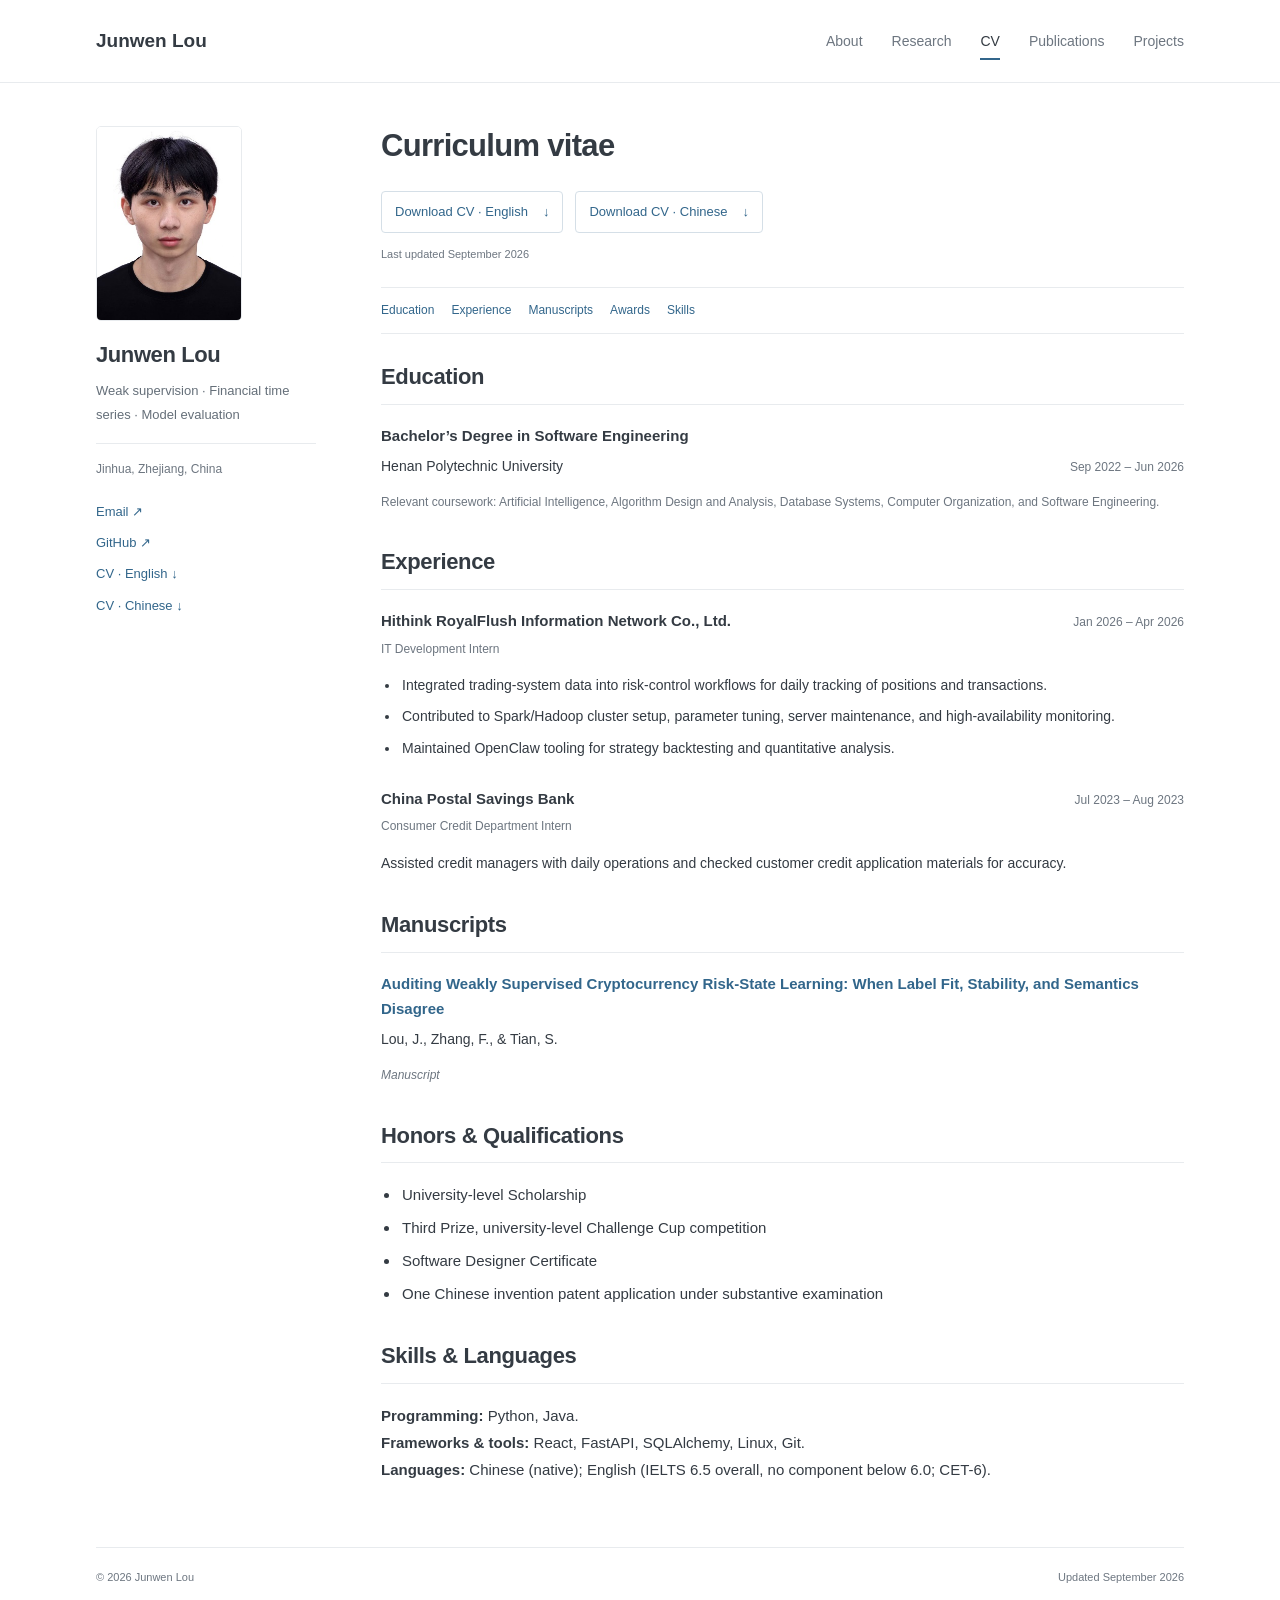
==== cv/index.html @ ba94d30a "Organize academic profile into expandable sections and pages" ====
<!doctype html><html lang="en"><head><meta charset="utf-8"><meta name="viewport" content="width=device-width, initial-scale=1">
<title>CV | Junwen Lou</title><meta name="description" content="Junwen Lou. Weak supervision · Financial time series · Model evaluation. CV."><link rel="icon" href="../assets/favicon.svg"><link rel="stylesheet" href="../assets/style.css"></head>
<body><a class="skip" href="#main">Skip to content</a><header class="masthead"><div class="header-inner"><a class="brand" href="../">Junwen Lou</a><nav aria-label="Main navigation"><a href="../">About</a><a href="../research/">Research</a><a href="../cv/" aria-current="page">CV</a><a href="../publications/">Publications</a><a href="../projects/">Projects</a></nav></div></header>
<div class="layout"><aside class="profile"><a href="../" aria-label="Junwen Lou home"><img class="portrait" src="../assets/portrait.jpg" width="283" height="378" alt="Portrait of Junwen Lou"></a><h2>Junwen Lou</h2><p class="tagline">Weak supervision · Financial time series · Model evaluation</p><p class="location">Jinhua, Zhejiang, China</p><div class="profile-links"><a href="mailto:3490870833@qq.com">Email ↗</a><a href="https://github.com/llljjjwww333" target="_blank" rel="noopener noreferrer">GitHub ↗</a><a href="../files/Junwen_Lou_CV_EN.pdf" download>CV · English ↓</a><a href="../files/Junwen_Lou_CV_ZH.pdf" download>CV · Chinese ↓</a></div></aside>
<main id="main"><h1>Curriculum vitae</h1><div class="downloads"><a href="../files/Junwen_Lou_CV_EN.pdf" download>Download CV · English <span>↓</span></a><a href="../files/Junwen_Lou_CV_ZH.pdf" download>Download CV · Chinese <span>↓</span></a></div><p class="updated">Last updated September 2026</p><nav class="page-index" aria-label="CV sections"><a href="#education">Education</a><a href="#experience">Experience</a><a href="#manuscripts">Manuscripts</a><a href="#awards">Awards</a><a href="#skills">Skills</a></nav><section id="education"><h2>Education</h2><article class="entry"><h3>Bachelor’s Degree in Software Engineering</h3><p class="institution">Henan Polytechnic University <span class="date">Sep 2022 – Jun 2026</span></p><p class="secondary">Relevant coursework: Artificial Intelligence, Algorithm Design and Analysis, Database Systems, Computer Organization, and Software Engineering.</p></article></section><section id="experience"><h2>Experience</h2><article class="entry"><div class="entry-heading"><h3>Hithink RoyalFlush Information Network Co., Ltd.</h3><span class="date">Jan 2026 – Apr 2026</span></div><p class="position">IT Development Intern</p><ul><li>Integrated trading-system data into risk-control workflows for daily tracking of positions and transactions.</li><li>Contributed to Spark/Hadoop cluster setup, parameter tuning, server maintenance, and high-availability monitoring.</li><li>Maintained OpenClaw tooling for strategy backtesting and quantitative analysis.</li></ul></article>
<article class="entry"><div class="entry-heading"><h3>China Postal Savings Bank</h3><span class="date">Jul 2023 – Aug 2023</span></div><p class="position">Consumer Credit Department Intern</p><p>Assisted credit managers with daily operations and checked customer credit application materials for accuracy.</p></article></section><section id="manuscripts"><h2>Manuscripts</h2><article class="entry publication"><h3>Auditing Weakly Supervised Cryptocurrency Risk-State Learning: When Label Fit, Stability, and Semantics Disagree</h3><p>Lou, J., Zhang, F., &amp; Tian, S.</p><p class="publication-status">Manuscript</p></article></section><section id="awards"><h2>Honors &amp; Qualifications</h2><ul class="honors"><li>University-level Scholarship</li><li>Third Prize, university-level Challenge Cup competition</li><li>Software Designer Certificate</li><li>One Chinese invention patent application under substantive examination</li></ul></section><section id="skills"><h2>Skills &amp; Languages</h2><p><strong>Programming:</strong> Python, Java.<br><strong>Frameworks &amp; tools:</strong> React, FastAPI, SQLAlchemy, Linux, Git.<br><strong>Languages:</strong> Chinese (native); English (IELTS 6.5 overall, no component below 6.0; CET-6).</p></section></main></div><footer><span>© 2026 Junwen Lou</span><span>Updated September 2026</span></footer></body></html>
---- assets/style.css ----
@charset "UTF-8";
:root{--ink:#343b43;--muted:#6d7680;--link:#32668b;--line:#e8ebee}*{box-sizing:border-box}html{scroll-behavior:smooth;scroll-padding-top:25px}body{margin:0;background:#fff;color:var(--ink);font:15px/1.8 -apple-system,BlinkMacSystemFont,'Segoe UI',Arial,sans-serif;-webkit-font-smoothing:antialiased}a{color:var(--link);text-decoration:none}a:hover{text-decoration:underline;text-underline-offset:4px}a:focus-visible,summary:focus-visible{outline:2px solid var(--link);outline-offset:5px}.masthead{border-bottom:1px solid var(--line)}.header-inner{max-width:1160px;margin:auto;padding:24px 36px;display:flex;align-items:center;justify-content:space-between;gap:30px}.brand{font-weight:650;font-size:19px;color:var(--ink)}.header-inner nav{display:flex;gap:29px;font-size:14px}.header-inner nav a{color:var(--muted);padding:4px 0}.header-inner nav a[aria-current]{color:var(--ink);box-shadow:0 2px var(--link)}.layout{max-width:1160px;margin:0 auto;display:grid;grid-template-columns:220px minmax(0,1fr);gap:65px;padding:43px 36px 30px}.profile{align-self:start;position:sticky;top:30px}.portrait{display:block;width:146px;height:auto;border-radius:5px;border:1px solid var(--line)}.profile h2{font-size:22px;line-height:1.4;margin:19px 0 9px;letter-spacing:-.4px}.tagline{font-size:13px;color:#656f79;line-height:1.8;margin:0 0 17px}.location{font-size:12px;color:var(--muted);padding-top:15px;border-top:1px solid var(--line)}.profile-links{display:flex;flex-direction:column;gap:8px;font-size:13px;margin-top:19px}main{min-width:0;min-height:650px}h1{font-size:31px;font-weight:600;letter-spacing:-.7px;line-height:1.3;margin:0 0 25px}h2{font-size:22px;letter-spacing:-.35px;font-weight:600;line-height:1.4;margin:0 0 18px}h3{font-size:15px;line-height:1.7;margin:0 0 5px;font-weight:600}p{margin:0 0 13px}.bio{font-size:15px;line-height:1.95;margin-bottom:18px}.explore{margin-top:37px}.explore-grid{display:grid;grid-template-columns:1fr 1fr;gap:0 30px}.explore-link{padding:18px 0;border-top:1px solid var(--line)}.explore-link strong{display:flex;justify-content:space-between;font-size:14px;font-weight:600}.explore-link strong span{color:#9aa6b0}.explore-link p{font-size:12px;color:var(--muted);margin:7px 0 0}.explore-link:hover{text-decoration:none}.explore-link:hover strong{text-decoration:underline}section{margin-bottom:34px;scroll-margin-top:28px}section>h2{padding-bottom:11px;border-bottom:1px solid var(--line)}.downloads{display:flex;flex-wrap:wrap;gap:12px;margin:0 0 12px}.downloads a{font-size:13px;border:1px solid #d5dfe7;padding:8px 13px;border-radius:4px;display:flex;gap:15px}.downloads a:hover{background:#f4f7fa;text-decoration:none}.updated{font-size:11px;color:var(--muted)}.page-index{display:flex;flex-wrap:wrap;gap:17px;padding:12px 0;margin:22px 0 28px;border-top:1px solid var(--line);border-bottom:1px solid var(--line);font-size:12px}.entry{margin-bottom:25px}.entry:last-child{margin-bottom:0}.entry-heading{display:flex;align-items:baseline;justify-content:space-between;gap:18px}.entry-heading>a{white-space:nowrap;font-size:12px}.entry p,.entry li{font-size:14px}.date{font-size:12px;color:var(--muted);white-space:nowrap}.institution{display:flex;justify-content:space-between;gap:18px;align-items:baseline}.secondary{font-size:12px!important;color:var(--muted)}.position,.stack{font-size:12px!important;color:var(--muted)}ul{padding-left:19px;margin:8px 0}li{padding-left:2px;margin-bottom:6px}.publication-status{font-size:12px!important;color:var(--muted);font-style:italic}.publication h3{color:var(--link)}.research-item{display:grid;grid-template-columns:150px minmax(0,1fr);gap:25px;margin-top:26px}.research-visual svg{width:100%;height:auto;display:block;margin-top:5px}.research-body h3{font-size:16px;color:var(--link)}.section-intro{color:var(--muted);font-size:14px}.authors{font-size:13px}.abstract{font-size:14px;line-height:1.85}details{font-size:13px}summary{cursor:pointer;color:var(--link);padding:5px 0}.contribution{font-size:12px;color:var(--muted)}.text-research{margin-top:29px;padding-top:23px;border-top:1px solid var(--line)}.text-research p{font-size:14px}footer{max-width:1088px;border-top:1px solid var(--line);margin:0 auto;padding:20px 0 28px;display:flex;justify-content:space-between;gap:15px;color:var(--muted);font-size:11px}.skip{position:fixed;top:-100px;left:15px;background:white;padding:10px;z-index:10}.skip:focus{top:10px}
@media(max-width:900px){.layout{grid-template-columns:190px minmax(0,1fr);gap:35px}.header-inner nav{gap:22px}.research-item{display:block}.research-visual{width:155px;margin-bottom:18px}.entry-heading,.institution{display:block}.date{display:block;margin:3px 0 6px}footer{margin:0 36px}}
@media(max-width:650px){.header-inner{padding:19px 22px;flex-wrap:wrap;gap:13px}.header-inner nav{width:100%;justify-content:space-between;gap:10px;font-size:12px}.layout{display:block;padding:27px 22px}.profile{position:static;padding-bottom:24px;margin-bottom:28px;border-bottom:1px solid var(--line)}.portrait{float:right;width:83px;margin-left:20px}.profile h2{margin-top:0;font-size:24px;padding-top:4px}.tagline{max-width:260px;font-size:12px;min-height:59px}.location{border:0;padding-top:0;margin-bottom:10px;font-size:11px}.profile-links{clear:both;flex-direction:row;flex-wrap:wrap;gap:15px;font-size:12px;margin-top:13px}h1{font-size:27px}h2{font-size:21px}main{min-height:350px}.bio{font-size:14px}.explore-grid{gap:0 21px}.explore-link p{font-size:12px}.research-body h3{font-size:15px}.downloads{gap:10px}.downloads a{font-size:12px}.page-index{gap:14px}.entry h3{font-size:14px}footer{margin:0 22px;font-size:10px}.date{white-space:normal}}
@media(prefers-reduced-motion:reduce){html{scroll-behavior:auto}}
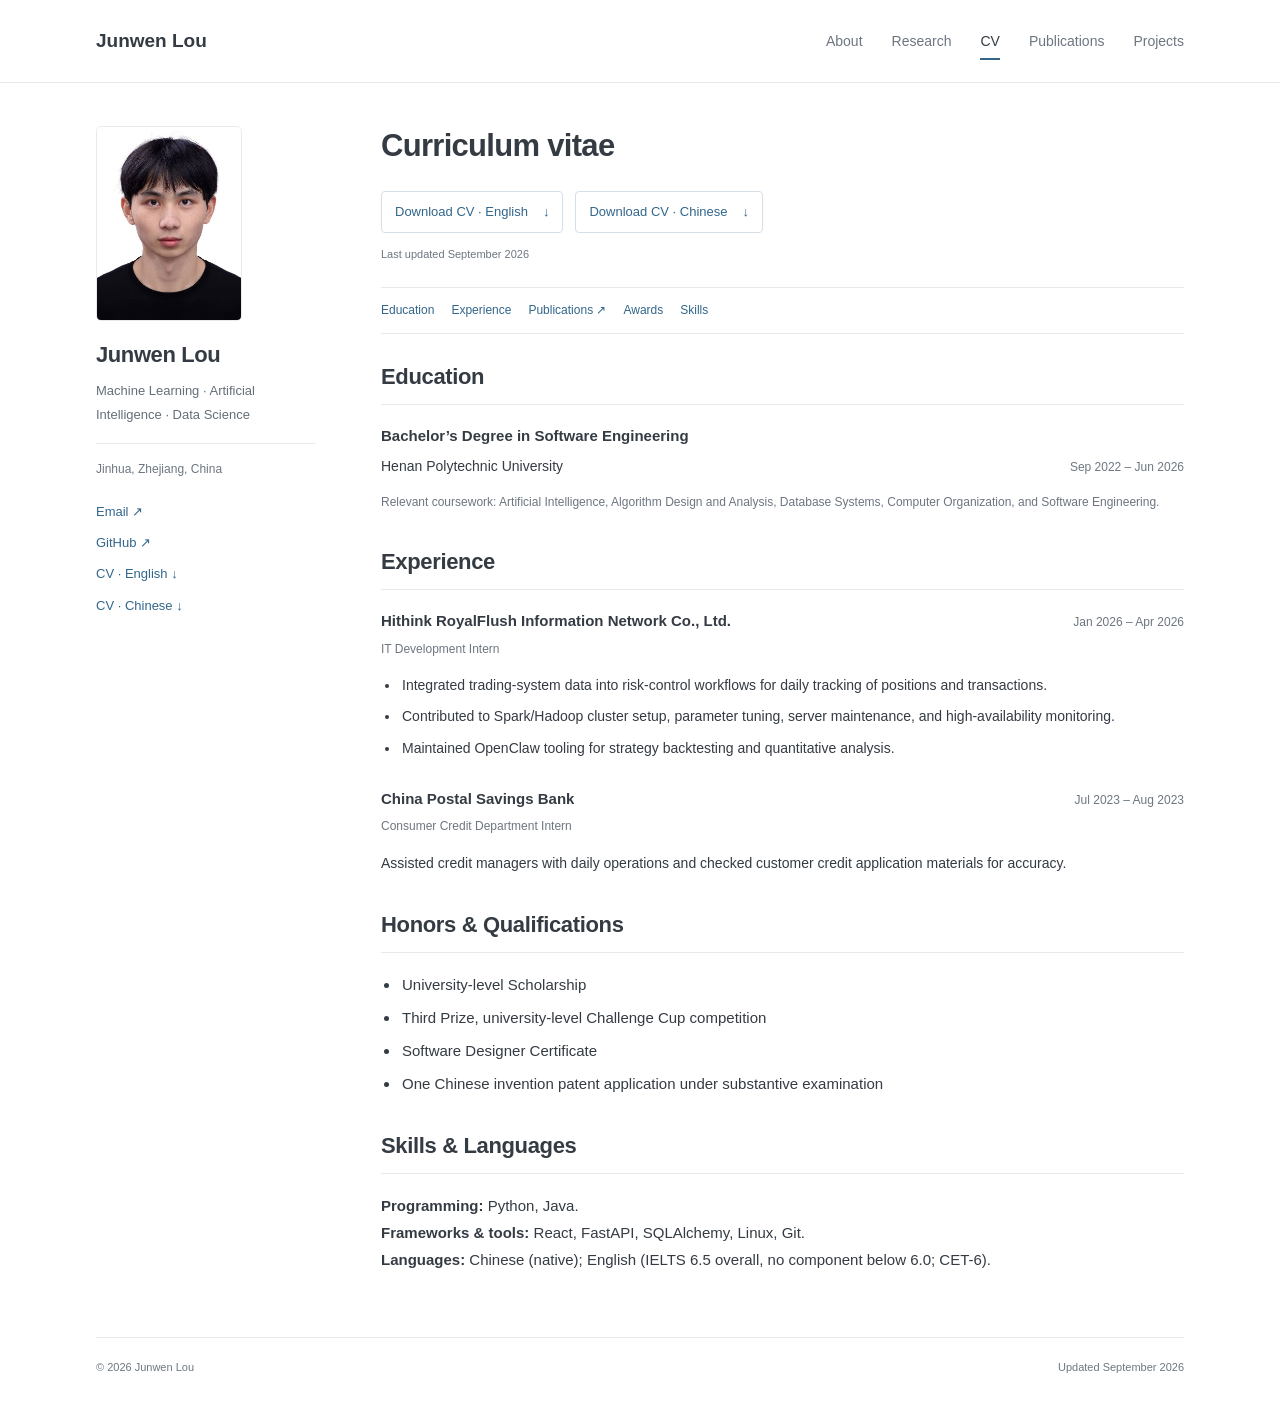
==== commit 8eb8c3ed: "Broaden research interests and consolidate papers under Publications" ====
--- a/cv/index.html
+++ b/cv/index.html
@@ -1,6 +1,6 @@
 <!doctype html><html lang="en"><head><meta charset="utf-8"><meta name="viewport" content="width=device-width, initial-scale=1">
-<title>CV | Junwen Lou</title><meta name="description" content="Junwen Lou. Weak supervision · Financial time series · Model evaluation. CV."><link rel="icon" href="../assets/favicon.svg"><link rel="stylesheet" href="../assets/style.css"></head>
+<title>CV | Junwen Lou</title><meta name="description" content="Junwen Lou. Machine Learning · Artificial Intelligence · Data Science. CV."><link rel="icon" href="../assets/favicon.svg"><link rel="stylesheet" href="../assets/style.css"></head>
 <body><a class="skip" href="#main">Skip to content</a><header class="masthead"><div class="header-inner"><a class="brand" href="../">Junwen Lou</a><nav aria-label="Main navigation"><a href="../">About</a><a href="../research/">Research</a><a href="../cv/" aria-current="page">CV</a><a href="../publications/">Publications</a><a href="../projects/">Projects</a></nav></div></header>
-<div class="layout"><aside class="profile"><a href="../" aria-label="Junwen Lou home"><img class="portrait" src="../assets/portrait.jpg" width="283" height="378" alt="Portrait of Junwen Lou"></a><h2>Junwen Lou</h2><p class="tagline">Weak supervision · Financial time series · Model evaluation</p><p class="location">Jinhua, Zhejiang, China</p><div class="profile-links"><a href="mailto:3490870833@qq.com">Email ↗</a><a href="https://github.com/llljjjwww333" target="_blank" rel="noopener noreferrer">GitHub ↗</a><a href="../files/Junwen_Lou_CV_EN.pdf" download>CV · English ↓</a><a href="../files/Junwen_Lou_CV_ZH.pdf" download>CV · Chinese ↓</a></div></aside>
-<main id="main"><h1>Curriculum vitae</h1><div class="downloads"><a href="../files/Junwen_Lou_CV_EN.pdf" download>Download CV · English <span>↓</span></a><a href="../files/Junwen_Lou_CV_ZH.pdf" download>Download CV · Chinese <span>↓</span></a></div><p class="updated">Last updated September 2026</p><nav class="page-index" aria-label="CV sections"><a href="#education">Education</a><a href="#experience">Experience</a><a href="#manuscripts">Manuscripts</a><a href="#awards">Awards</a><a href="#skills">Skills</a></nav><section id="education"><h2>Education</h2><article class="entry"><h3>Bachelor’s Degree in Software Engineering</h3><p class="institution">Henan Polytechnic University <span class="date">Sep 2022 – Jun 2026</span></p><p class="secondary">Relevant coursework: Artificial Intelligence, Algorithm Design and Analysis, Database Systems, Computer Organization, and Software Engineering.</p></article></section><section id="experience"><h2>Experience</h2><article class="entry"><div class="entry-heading"><h3>Hithink RoyalFlush Information Network Co., Ltd.</h3><span class="date">Jan 2026 – Apr 2026</span></div><p class="position">IT Development Intern</p><ul><li>Integrated trading-system data into risk-control workflows for daily tracking of positions and transactions.</li><li>Contributed to Spark/Hadoop cluster setup, parameter tuning, server maintenance, and high-availability monitoring.</li><li>Maintained OpenClaw tooling for strategy backtesting and quantitative analysis.</li></ul></article>
-<article class="entry"><div class="entry-heading"><h3>China Postal Savings Bank</h3><span class="date">Jul 2023 – Aug 2023</span></div><p class="position">Consumer Credit Department Intern</p><p>Assisted credit managers with daily operations and checked customer credit application materials for accuracy.</p></article></section><section id="manuscripts"><h2>Manuscripts</h2><article class="entry publication"><h3>Auditing Weakly Supervised Cryptocurrency Risk-State Learning: When Label Fit, Stability, and Semantics Disagree</h3><p>Lou, J., Zhang, F., &amp; Tian, S.</p><p class="publication-status">Manuscript</p></article></section><section id="awards"><h2>Honors &amp; Qualifications</h2><ul class="honors"><li>University-level Scholarship</li><li>Third Prize, university-level Challenge Cup competition</li><li>Software Designer Certificate</li><li>One Chinese invention patent application under substantive examination</li></ul></section><section id="skills"><h2>Skills &amp; Languages</h2><p><strong>Programming:</strong> Python, Java.<br><strong>Frameworks &amp; tools:</strong> React, FastAPI, SQLAlchemy, Linux, Git.<br><strong>Languages:</strong> Chinese (native); English (IELTS 6.5 overall, no component below 6.0; CET-6).</p></section></main></div><footer><span>© 2026 Junwen Lou</span><span>Updated September 2026</span></footer></body></html>+<div class="layout"><aside class="profile"><a href="../" aria-label="Junwen Lou home"><img class="portrait" src="../assets/portrait.jpg" width="283" height="378" alt="Portrait of Junwen Lou"></a><h2>Junwen Lou</h2><p class="tagline">Machine Learning · Artificial Intelligence · Data Science</p><p class="location">Jinhua, Zhejiang, China</p><div class="profile-links"><a href="mailto:3490870833@qq.com">Email ↗</a><a href="https://github.com/llljjjwww333" target="_blank" rel="noopener noreferrer">GitHub ↗</a><a href="../files/Junwen_Lou_CV_EN.pdf" download>CV · English ↓</a><a href="../files/Junwen_Lou_CV_ZH.pdf" download>CV · Chinese ↓</a></div></aside>
+<main id="main"><h1>Curriculum vitae</h1><div class="downloads"><a href="../files/Junwen_Lou_CV_EN.pdf" download>Download CV · English <span>↓</span></a><a href="../files/Junwen_Lou_CV_ZH.pdf" download>Download CV · Chinese <span>↓</span></a></div><p class="updated">Last updated September 2026</p><nav class="page-index" aria-label="CV sections"><a href="#education">Education</a><a href="#experience">Experience</a><a href="../publications/">Publications ↗</a><a href="#awards">Awards</a><a href="#skills">Skills</a></nav><section id="education"><h2>Education</h2><article class="entry"><h3>Bachelor’s Degree in Software Engineering</h3><p class="institution">Henan Polytechnic University <span class="date">Sep 2022 – Jun 2026</span></p><p class="secondary">Relevant coursework: Artificial Intelligence, Algorithm Design and Analysis, Database Systems, Computer Organization, and Software Engineering.</p></article></section><section id="experience"><h2>Experience</h2><article class="entry"><div class="entry-heading"><h3>Hithink RoyalFlush Information Network Co., Ltd.</h3><span class="date">Jan 2026 – Apr 2026</span></div><p class="position">IT Development Intern</p><ul><li>Integrated trading-system data into risk-control workflows for daily tracking of positions and transactions.</li><li>Contributed to Spark/Hadoop cluster setup, parameter tuning, server maintenance, and high-availability monitoring.</li><li>Maintained OpenClaw tooling for strategy backtesting and quantitative analysis.</li></ul></article>
+<article class="entry"><div class="entry-heading"><h3>China Postal Savings Bank</h3><span class="date">Jul 2023 – Aug 2023</span></div><p class="position">Consumer Credit Department Intern</p><p>Assisted credit managers with daily operations and checked customer credit application materials for accuracy.</p></article></section><section id="awards"><h2>Honors &amp; Qualifications</h2><ul class="honors"><li>University-level Scholarship</li><li>Third Prize, university-level Challenge Cup competition</li><li>Software Designer Certificate</li><li>One Chinese invention patent application under substantive examination</li></ul></section><section id="skills"><h2>Skills &amp; Languages</h2><p><strong>Programming:</strong> Python, Java.<br><strong>Frameworks &amp; tools:</strong> React, FastAPI, SQLAlchemy, Linux, Git.<br><strong>Languages:</strong> Chinese (native); English (IELTS 6.5 overall, no component below 6.0; CET-6).</p></section></main></div><footer><span>© 2026 Junwen Lou</span><span>Updated September 2026</span></footer></body></html>
